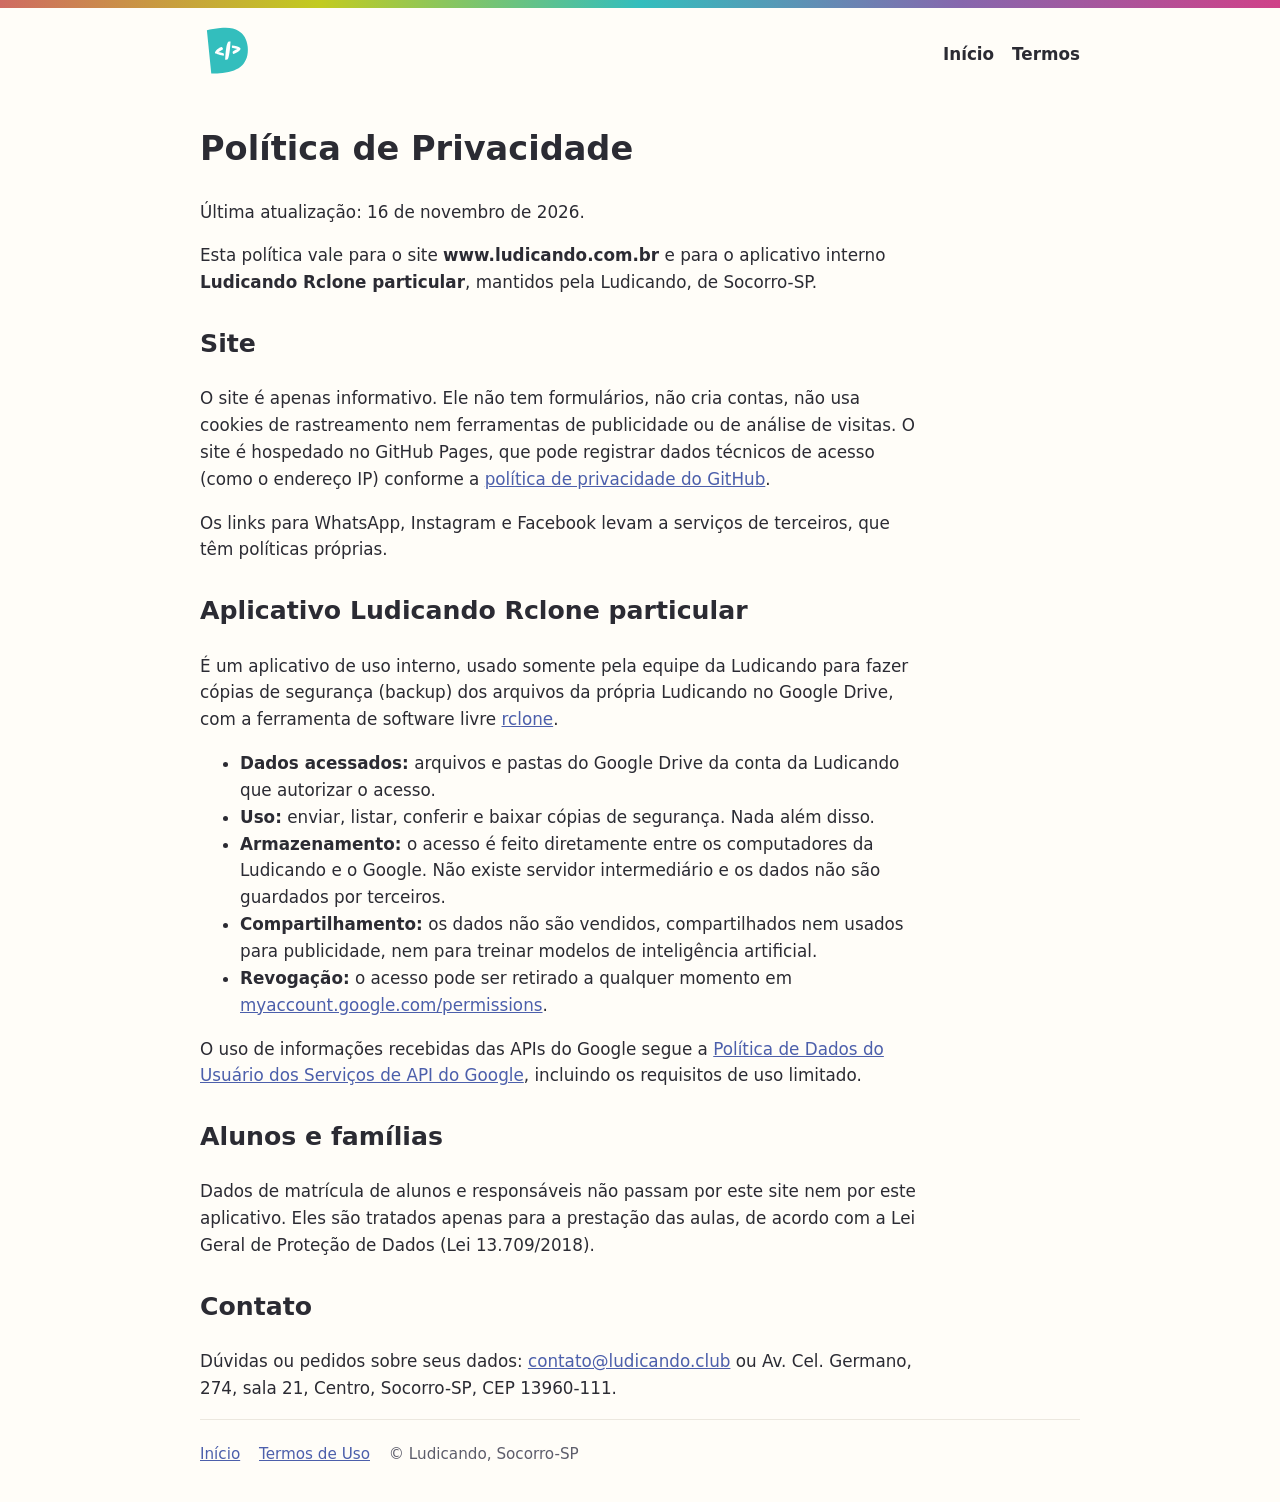
==== privacidade.html @ 7ed769fd "Site da Ludicando: página inicial, política de privacidade e termos de uso" ====
<!DOCTYPE html>
<html lang="pt-BR">
<head>
  <meta charset="UTF-8">
  <meta name="viewport" content="width=device-width, initial-scale=1.0">
  <title>Política de Privacidade · Ludicando</title>
  <link rel="icon" href="favicon.ico" sizes="any">
  <link rel="stylesheet" href="estilo.css">
</head>
<body>
  <div class="faixa"></div>
  <div class="conteudo">
    <header class="topo">
      <a href="./"><img src="img/simbolo.svg" alt="Ludicando"></a>
      <nav><a href="./">Início</a><a href="termos.html">Termos</a></nav>
    </header>

    <main class="texto-longo">
      <h1>Política de Privacidade</h1>
      <p>Última atualização: 16 de novembro de 2026.</p>
      <p>Esta política vale para o site <strong>www.ludicando.com.br</strong> e para o aplicativo interno
        <strong>Ludicando Rclone particular</strong>, mantidos pela Ludicando, de Socorro-SP.</p>

      <h2>Site</h2>
      <p>O site é apenas informativo. Ele não tem formulários, não cria contas, não usa cookies de
        rastreamento nem ferramentas de publicidade ou de análise de visitas. O site é hospedado no
        GitHub Pages, que pode registrar dados técnicos de acesso (como o endereço IP) conforme a
        <a href="https://docs.github.com/pt/site-policy/privacy-policies/github-general-privacy-statement">política de privacidade do GitHub</a>.</p>
      <p>Os links para WhatsApp, Instagram e Facebook levam a serviços de terceiros, que têm políticas próprias.</p>

      <h2>Aplicativo Ludicando Rclone particular</h2>
      <p>É um aplicativo de uso interno, usado somente pela equipe da Ludicando para fazer cópias de
        segurança (backup) dos arquivos da própria Ludicando no Google Drive, com a ferramenta de
        software livre <a href="https://rclone.org/">rclone</a>.</p>
      <ul>
        <li><strong>Dados acessados:</strong> arquivos e pastas do Google Drive da conta da Ludicando que autorizar o acesso.</li>
        <li><strong>Uso:</strong> enviar, listar, conferir e baixar cópias de segurança. Nada além disso.</li>
        <li><strong>Armazenamento:</strong> o acesso é feito diretamente entre os computadores da Ludicando e o Google.
          Não existe servidor intermediário e os dados não são guardados por terceiros.</li>
        <li><strong>Compartilhamento:</strong> os dados não são vendidos, compartilhados nem usados para publicidade,
          nem para treinar modelos de inteligência artificial.</li>
        <li><strong>Revogação:</strong> o acesso pode ser retirado a qualquer momento em
          <a href="https://myaccount.google.com/permissions">myaccount.google.com/permissions</a>.</li>
      </ul>
      <p>O uso de informações recebidas das APIs do Google segue a
        <a href="https://developers.google.com/terms/api-services-user-data-policy">Política de Dados do Usuário dos Serviços de API do Google</a>,
        incluindo os requisitos de uso limitado.</p>

      <h2>Alunos e famílias</h2>
      <p>Dados de matrícula de alunos e responsáveis não passam por este site nem por este aplicativo.
        Eles são tratados apenas para a prestação das aulas, de acordo com a Lei Geral de Proteção de
        Dados (Lei 13.709/2018).</p>

      <h2>Contato</h2>
      <p>Dúvidas ou pedidos sobre seus dados: <a href="mailto:contato@ludicando.club">contato@ludicando.club</a>
        ou Av. Cel. Germano, 274, sala 21, Centro, Socorro-SP, CEP 13960-111.</p>
    </main>

    <footer>
      <a href="./">Início</a>
      <a href="termos.html">Termos de Uso</a>
      <span>© Ludicando, Socorro-SP</span>
    </footer>
  </div>
</body>
</html>
---- estilo.css ----
:root {
  --rosa: #D04188;
  --coral: #CF6B62;
  --lima: #C2CB20;
  --roxo: #8667AD;
  --verde: #4EBA6F;
  --azul: #4C5FAB;
  --turquesa: #33BEBD;
  --texto: #2b2b33;
  --suave: #5d5d6b;
  --fundo: #fffdf8;
  color-scheme: light;
  --cartao: #ffffff;
  --linha: #ece8df;
}

* { box-sizing: border-box; }
html { scroll-behavior: smooth; }
body {
  margin: 0;
  font-family: "Nunito", system-ui, -apple-system, "Segoe UI", Roboto, sans-serif;
  color: var(--texto);
  background: var(--fundo);
  line-height: 1.6;
  font-size: 1.05rem;
}
a { color: var(--azul); }

.faixa {
  height: 8px;
  background: linear-gradient(90deg, var(--coral), var(--lima), var(--turquesa), var(--roxo), var(--rosa));
}
.conteudo { max-width: 920px; margin: 0 auto; padding: 0 20px; }

header.topo {
  display: flex; align-items: center; justify-content: space-between;
  gap: 16px; padding: 14px 0;
}
header.topo img { height: 56px; width: auto; }
header.topo nav a {
  margin-left: 18px; text-decoration: none; font-weight: 700; color: var(--texto);
}
header.topo nav a:hover { color: var(--rosa); }

.abertura { text-align: center; padding: 28px 0 40px; }
.abertura .logo {
  width: min(460px, 88vw); height: auto;
  
}
.abertura h1 { font-size: clamp(1.7rem, 4vw, 2.5rem); line-height: 1.25; margin: 18px 0 10px; }
.abertura p { font-size: 1.2rem; color: var(--suave); max-width: 640px; margin: 0 auto; }

section { padding: 36px 0; border-top: 1px solid var(--linha); }
section h2 { font-size: 1.6rem; margin: 0 0 18px; }
section h2::before {
  content: ""; display: inline-block; width: 14px; height: 14px; border-radius: 50%;
  margin-right: 10px; background: var(--cor, var(--turquesa)); vertical-align: middle;
}

.grade { display: grid; gap: 16px; grid-template-columns: repeat(auto-fit, minmax(240px, 1fr)); }
.cartao {
  background: var(--cartao); border: 1px solid var(--linha); border-radius: 18px;
  padding: 18px 20px; border-top: 6px solid var(--cor, var(--turquesa));
}
.cartao h3 { margin: 0 0 6px; font-size: 1.15rem; }
.cartao p { margin: 0; color: var(--suave); }

.contato ul { list-style: none; padding: 0; margin: 0; }
.contato li { margin: 6px 0; }
.botao {
  display: inline-block; margin-top: 14px; padding: 12px 22px; border-radius: 999px;
  background: var(--verde); color: #fff !important; font-weight: 800; text-decoration: none;
}
.botao:hover { filter: brightness(1.08); }

.texto-longo { max-width: 720px; }
.texto-longo h2 { margin-top: 28px; }
.texto-longo h2::before { display: none; }

footer {
  border-top: 1px solid var(--linha); padding: 22px 0 36px; color: var(--suave); font-size: .95rem;
}
footer a { margin-right: 14px; }

@media (max-width: 560px) {
  header.topo { flex-direction: column; }
  header.topo nav a { margin: 0 8px; }
}
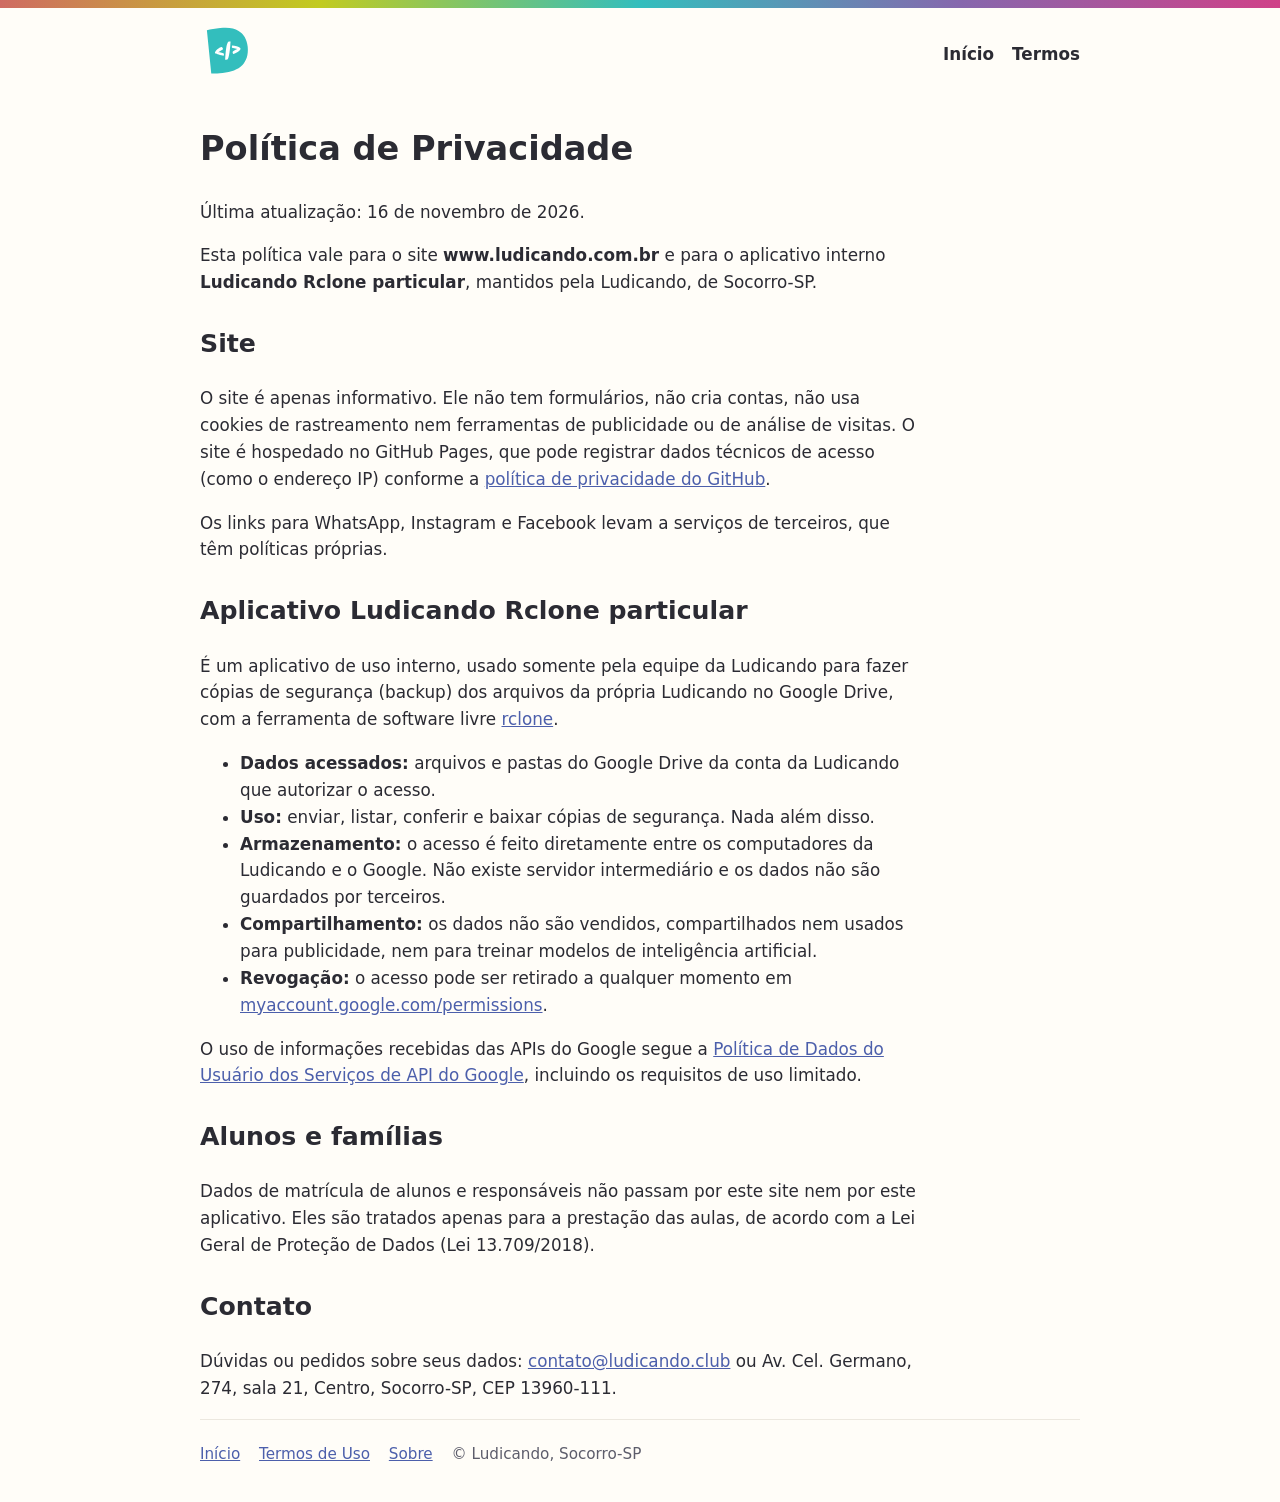
==== commit 361912b7: "Página Sobre, com o fundador (rel=me para o Mastodon)" ====
--- a/privacidade.html
+++ b/privacidade.html
@@ -59,6 +59,7 @@
     <footer>
       <a href="./">Início</a>
       <a href="termos.html">Termos de Uso</a>
+      <a href="sobre.html">Sobre</a>
       <span>© Ludicando, Socorro-SP</span>
     </footer>
   </div>
